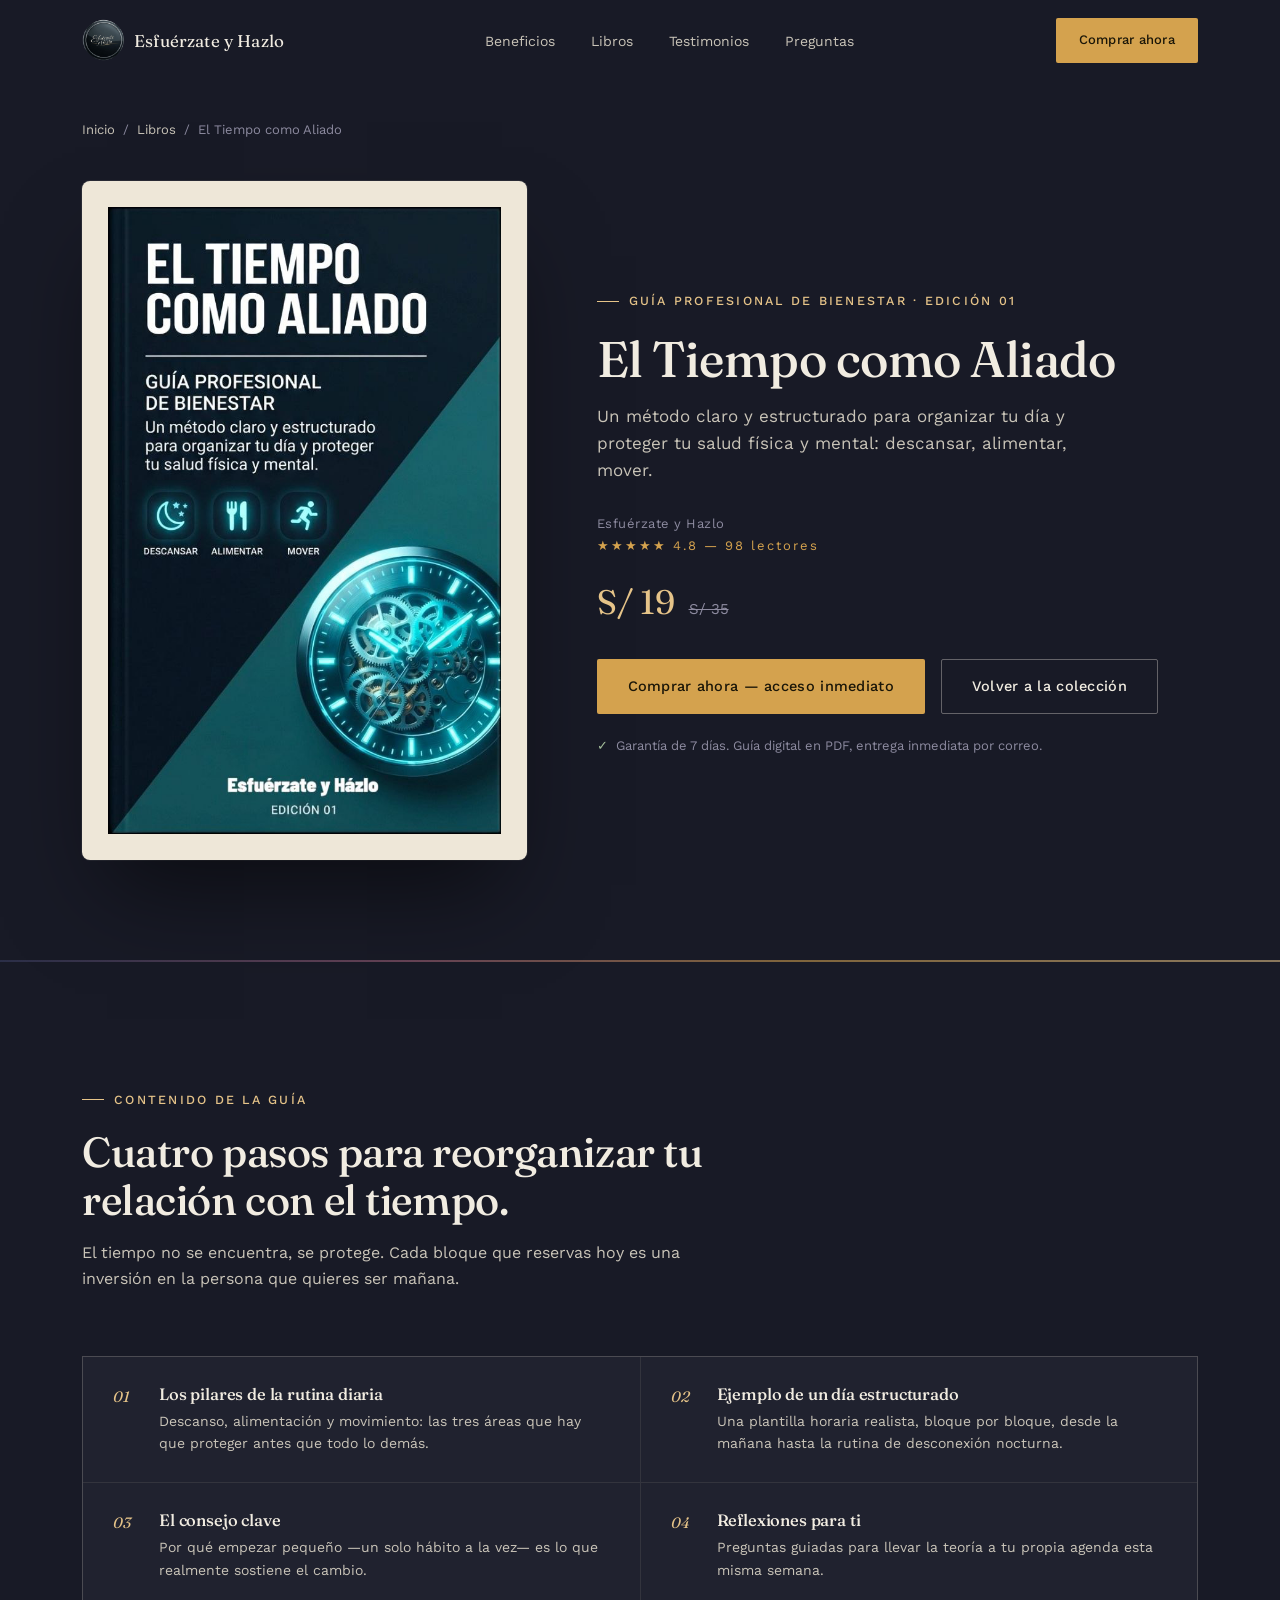
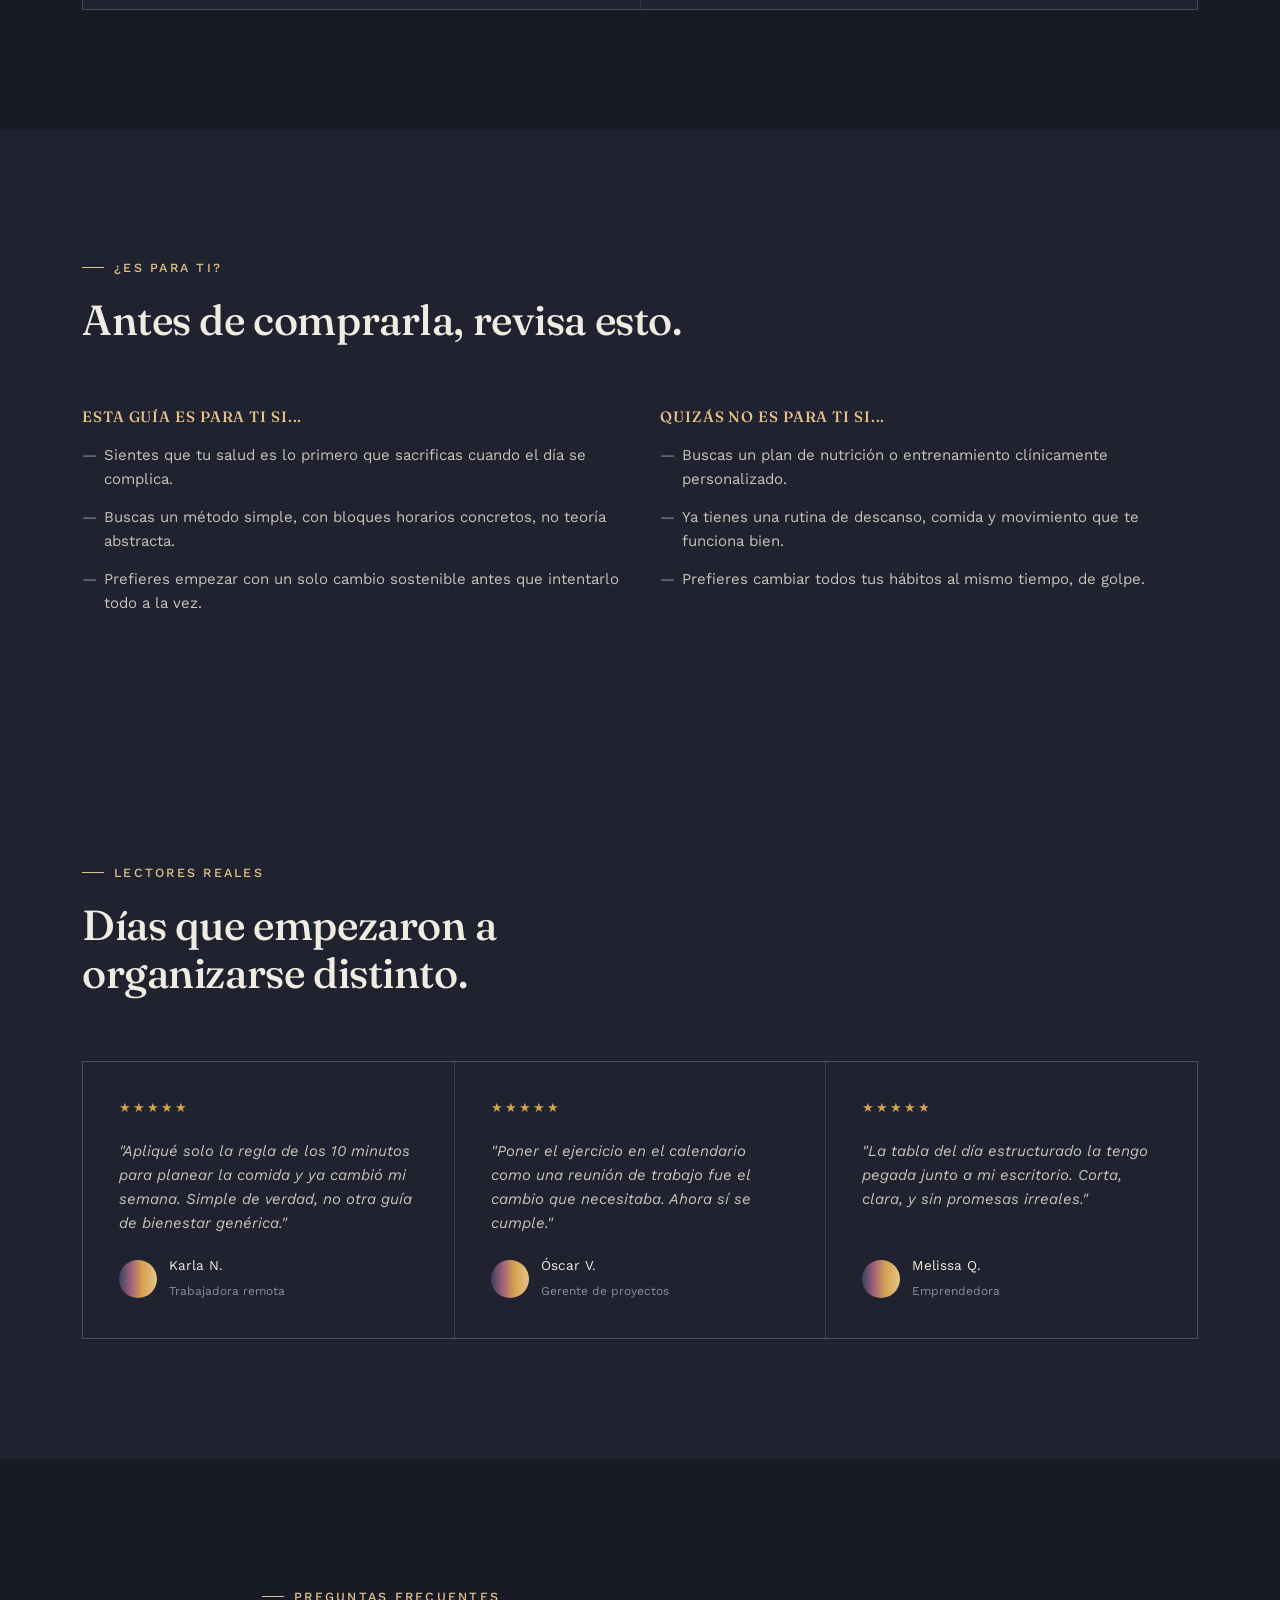
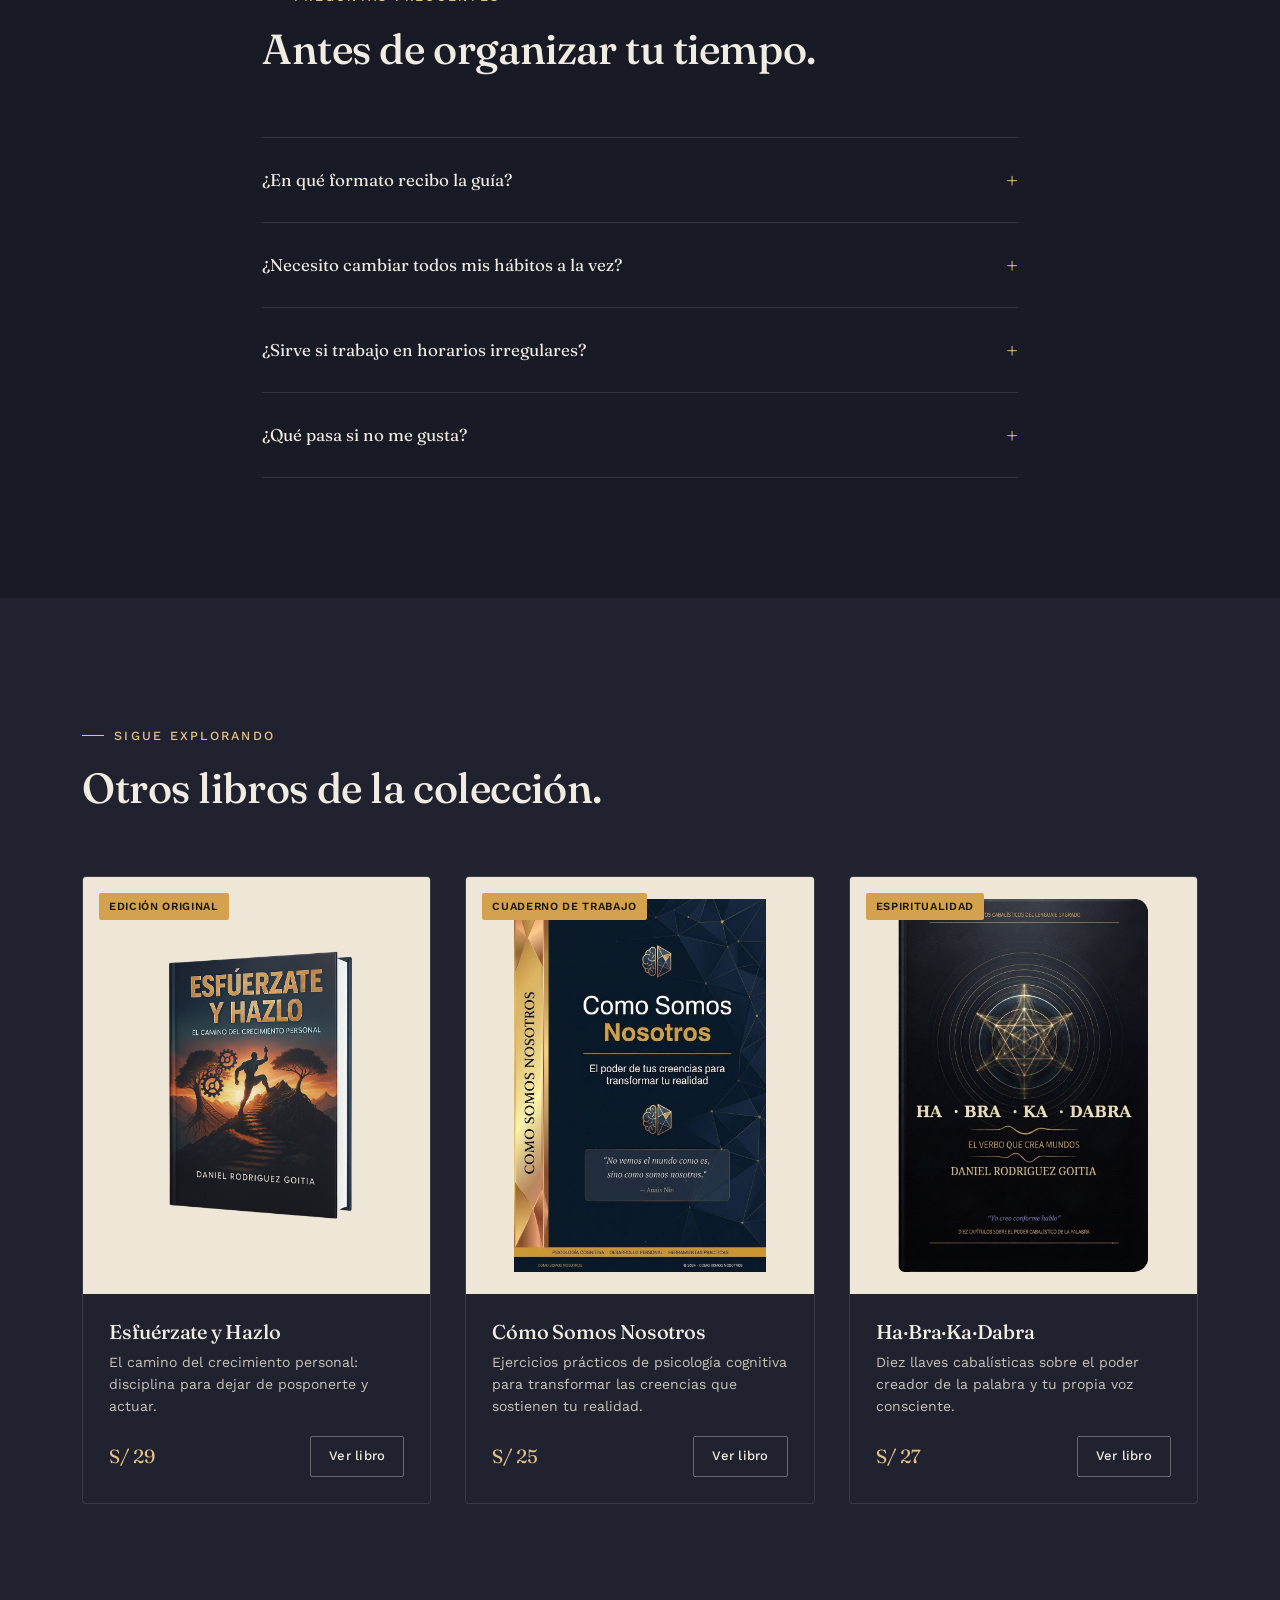
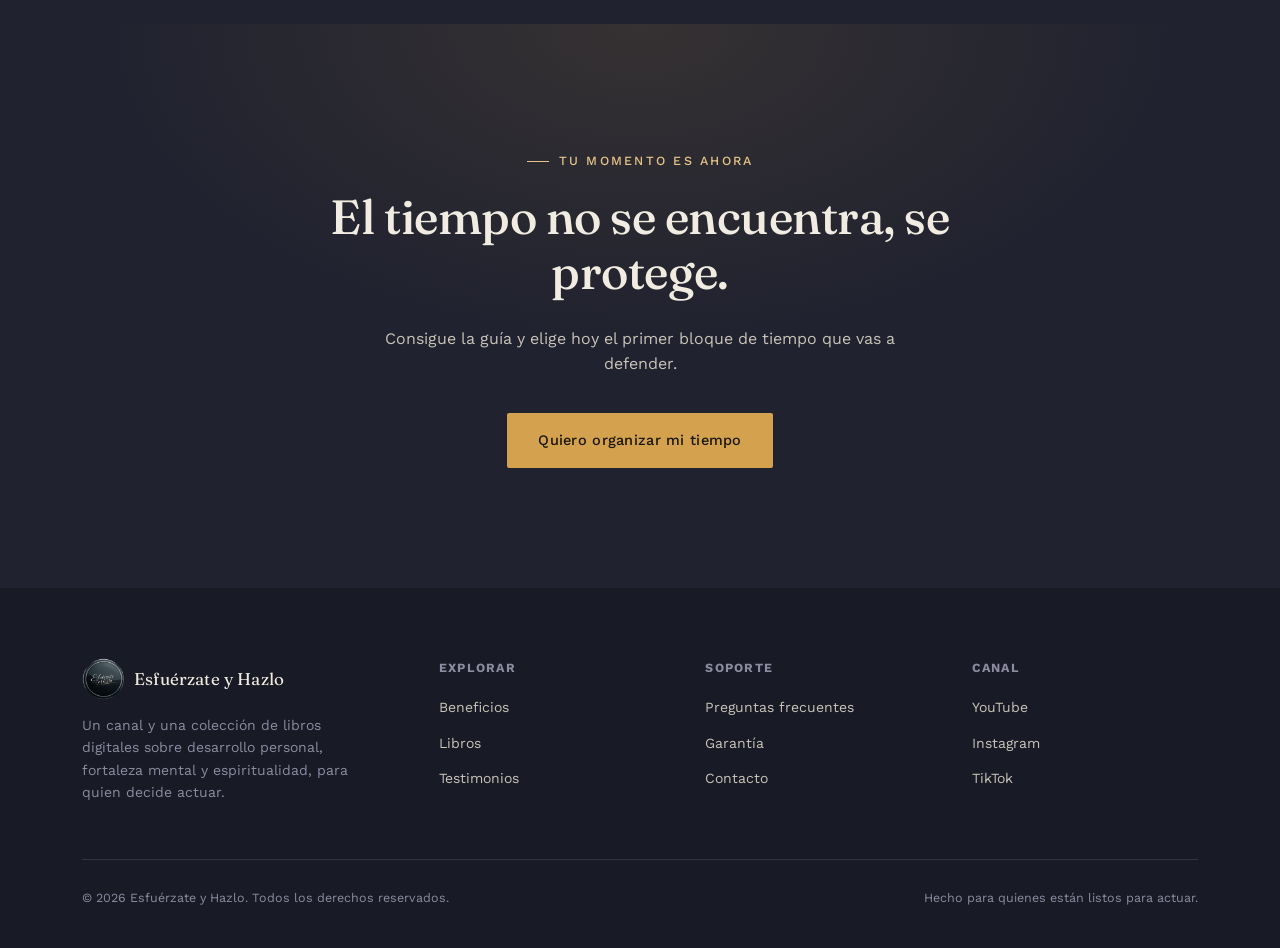
==== guiadebienestar.html @ ae7069ef "Add files via upload actulizado4" ====
<!DOCTYPE html>
<html lang="es">
<head>
<meta charset="UTF-8">
<meta name="viewport" content="width=device-width, initial-scale=1.0">
<title>El Tiempo como Aliado — Guía Profesional de Bienestar | Esfuérzate y Hazlo</title>
<meta name="description" content="Un método claro y estructurado para organizar tu día y proteger tu salud física y mental. Guía profesional de bienestar de Esfuérzate y Hazlo.">
<meta property="og:title" content="El Tiempo como Aliado — Guía Profesional de Bienestar">
<meta property="og:description" content="Descansar, alimentar, mover: un método claro para organizar tu día y proteger tu salud física y mental.">
<meta property="og:type" content="book">
<link rel="preconnect" href="https://fonts.googleapis.com">
<link rel="preconnect" href="https://fonts.gstatic.com" crossorigin>
<link href="https://fonts.googleapis.com/css2?family=Fraunces:ital,opsz,wght@0,9..144,300;0,9..144,500;0,9..144,600;1,9..144,500&family=Work+Sans:wght@300;400;500;600&display=swap" rel="stylesheet">
<link rel="stylesheet" href="css/style.css">
</head>
<body>

<div class="splash" id="splash">
  <img src="img/logo.png" alt="Esfuérzate y Hazlo">
  <span class="eyebrow">Esfuérzate y Hazlo</span>
</div>

<header id="header">
  <div class="wrap">
    <a href="index.html" class="logo"><img src="img/logo.png" alt="Esfuérzate y Hazlo">Esfuérzate y Hazlo</a>
    <nav>
      <ul>
        <li><a href="index.html#beneficios">Beneficios</a></li>
        <li><a href="index.html#libros">Libros</a></li>
        <li><a href="index.html#testimonios">Testimonios</a></li>
        <li><a href="index.html#faq">Preguntas</a></li>
      </ul>
    </nav>
    <a href="#comprar" class="btn btn-gold" style="padding:11px 22px; font-size:13px;">Comprar ahora</a>
    <button class="nav-toggle" id="navToggle" aria-label="Abrir menú" aria-expanded="false">
      <span></span><span></span><span></span>
    </button>
  </div>
</header>

<div class="mobile-nav" id="mobileNav">
  <a href="index.html#beneficios">Beneficios</a>
  <a href="index.html#libros">Libros</a>
  <a href="index.html#testimonios">Testimonios</a>
  <a href="index.html#faq">Preguntas</a>
  <a href="#comprar" class="btn btn-gold">Comprar ahora</a>
</div>

<div class="breadcrumb">
  <div class="wrap">
    <a href="index.html">Inicio</a> &nbsp;/&nbsp; <a href="index.html#libros">Libros</a> &nbsp;/&nbsp; El Tiempo como Aliado
  </div>
</div>

<!-- HERO DEL LIBRO -->
<section class="book-hero">
  <div class="wrap">
    <div class="book-hero-cover">
      <img src="img/guia-tiempo-aliado.png" alt="Portada de El Tiempo como Aliado, Guía Profesional de Bienestar">
    </div>
    <div class="book-hero-copy">
      <span class="eyebrow">Guía profesional de bienestar · Edición 01</span>
      <h1>El Tiempo como Aliado</h1>
      <p class="subtitle">Un método claro y estructurado para organizar tu día y proteger tu salud física y mental: descansar, alimentar, mover.</p>
      <span class="author">Esfuérzate y Hazlo</span>
      <span class="book-stars">★★★★★ 4.8 — 98 lectores</span>
      <div class="book-price-row">
        <span class="price-now">S/ 19</span>
        <span class="price-old">S/ 35</span>
      </div>
      <div class="book-hero-cta" id="comprar">
        <a href="#" class="btn btn-gold">Comprar ahora — acceso inmediato</a>
        <a href="index.html#libros" class="btn btn-ghost">Volver a la colección</a>
      </div>
      <span class="book-guarantee-note">Garantía de 7 días. Guía digital en PDF, entrega inmediata por correo.</span>
    </div>
  </div>
</section>
<div class="horizon"></div>

<!-- QUÉ ENCONTRARÁS -->
<section>
  <div class="wrap">
    <div class="section-head reveal">
      <span class="eyebrow">Contenido de la guía</span>
      <h2>Cuatro pasos para reorganizar tu relación con el tiempo.</h2>
      <p>El tiempo no se encuentra, se protege. Cada bloque que reservas hoy es una inversión en la persona que quieres ser mañana.</p>
    </div>
    <div class="toc-grid reveal">
      <div class="toc-item">
        <span class="toc-mark">01</span>
        <div><h4>Los pilares de la rutina diaria</h4><p>Descanso, alimentación y movimiento: las tres áreas que hay que proteger antes que todo lo demás.</p></div>
      </div>
      <div class="toc-item">
        <span class="toc-mark">02</span>
        <div><h4>Ejemplo de un día estructurado</h4><p>Una plantilla horaria realista, bloque por bloque, desde la mañana hasta la rutina de desconexión nocturna.</p></div>
      </div>
      <div class="toc-item">
        <span class="toc-mark">03</span>
        <div><h4>El consejo clave</h4><p>Por qué empezar pequeño —un solo hábito a la vez— es lo que realmente sostiene el cambio.</p></div>
      </div>
      <div class="toc-item">
        <span class="toc-mark">04</span>
        <div><h4>Reflexiones para ti</h4><p>Preguntas guiadas para llevar la teoría a tu propia agenda esta misma semana.</p></div>
      </div>
    </div>
  </div>
</section>

<!-- PARA QUIÉN ES -->
<section class="for-who">
  <div class="wrap">
    <div class="section-head reveal">
      <span class="eyebrow">¿Es para ti?</span>
      <h2>Antes de comprarla, revisa esto.</h2>
    </div>
    <div class="for-grid reveal">
      <div class="for-col">
        <h4>Esta guía es para ti si...</h4>
        <ul>
          <li>Sientes que tu salud es lo primero que sacrificas cuando el día se complica.</li>
          <li>Buscas un método simple, con bloques horarios concretos, no teoría abstracta.</li>
          <li>Prefieres empezar con un solo cambio sostenible antes que intentarlo todo a la vez.</li>
        </ul>
      </div>
      <div class="for-col">
        <h4>Quizás no es para ti si...</h4>
        <ul>
          <li>Buscas un plan de nutrición o entrenamiento clínicamente personalizado.</li>
          <li>Ya tienes una rutina de descanso, comida y movimiento que te funciona bien.</li>
          <li>Prefieres cambiar todos tus hábitos al mismo tiempo, de golpe.</li>
        </ul>
      </div>
    </div>
  </div>
</section>

<!-- TESTIMONIOS -->
<section class="testimonios" id="testimonios">
  <div class="wrap">
    <div class="section-head reveal">
      <span class="eyebrow">Lectores reales</span>
      <h2>Días que empezaron a organizarse distinto.</h2>
    </div>
  </div>
  <div class="wrap">
    <div class="test-grid reveal">
      <div class="test-item">
        <span class="stars">★★★★★</span>
        <p>"Apliqué solo la regla de los 10 minutos para planear la comida y ya cambió mi semana. Simple de verdad, no otra guía de bienestar genérica."</p>
        <div class="test-person">
          <div class="avatar"></div>
          <div><span>Karla N.</span><small>Trabajadora remota</small></div>
        </div>
      </div>
      <div class="test-item">
        <span class="stars">★★★★★</span>
        <p>"Poner el ejercicio en el calendario como una reunión de trabajo fue el cambio que necesitaba. Ahora sí se cumple."</p>
        <div class="test-person">
          <div class="avatar"></div>
          <div><span>Óscar V.</span><small>Gerente de proyectos</small></div>
        </div>
      </div>
      <div class="test-item">
        <span class="stars">★★★★★</span>
        <p>"La tabla del día estructurado la tengo pegada junto a mi escritorio. Corta, clara, y sin promesas irreales."</p>
        <div class="test-person">
          <div class="avatar"></div>
          <div><span>Melissa Q.</span><small>Emprendedora</small></div>
        </div>
      </div>
    </div>
  </div>
</section>

<!-- FAQ -->
<section id="faq">
  <div class="wrap" style="max-width:820px;">
    <div class="section-head reveal">
      <span class="eyebrow">Preguntas frecuentes</span>
      <h2>Antes de organizar tu tiempo.</h2>
    </div>
    <div class="faq-list reveal" id="faqList"></div>
  </div>
</section>

<!-- OTROS LIBROS -->
<section class="related-books">
  <div class="wrap">
    <div class="section-head reveal">
      <span class="eyebrow">Sigue explorando</span>
      <h2>Otros libros de la colección.</h2>
    </div>
    <div class="productos-grid reveal">
      <div class="prod-card">
        <a href="libro-esfuerzate.html" class="prod-cover">
          <img src="img/esfuerzate.jpg" alt="Portada de Esfuérzate y Hazlo">
          <span class="prod-badge">Edición original</span>
        </a>
        <div class="prod-body">
          <h3>Esfuérzate y Hazlo</h3>
          <p>El camino del crecimiento personal: disciplina para dejar de posponerte y actuar.</p>
          <div class="prod-foot">
            <span class="prod-price">S/ 29</span>
            <a href="libro-esfuerzate.html" class="btn btn-ghost" style="padding:9px 18px; font-size:13px;">Ver libro</a>
          </div>
        </div>
      </div>
      <div class="prod-card">
        <a href="libro-como-somos-nosotros.html" class="prod-cover">
          <img src="img/como-somos-nosotros.jpg" alt="Portada de Cómo Somos Nosotros">
          <span class="prod-badge">Cuaderno de trabajo</span>
        </a>
        <div class="prod-body">
          <h3>Cómo Somos Nosotros</h3>
          <p>Ejercicios prácticos de psicología cognitiva para transformar las creencias que sostienen tu realidad.</p>
          <div class="prod-foot">
            <span class="prod-price">S/ 25</span>
            <a href="libro-como-somos-nosotros.html" class="btn btn-ghost" style="padding:9px 18px; font-size:13px;">Ver libro</a>
          </div>
        </div>
      </div>
      <div class="prod-card">
        <a href="habrakadabra.html" class="prod-cover">
          <img src="img/habrakadabra.png" alt="Portada de Ha·Bra·Ka·Dabra">
          <span class="prod-badge">Espiritualidad</span>
        </a>
        <div class="prod-body">
          <h3>Ha·Bra·Ka·Dabra</h3>
          <p>Diez llaves cabalísticas sobre el poder creador de la palabra y tu propia voz consciente.</p>
          <div class="prod-foot">
            <span class="prod-price">S/ 27</span>
            <a href="habrakadabra.html" class="btn btn-ghost" style="padding:9px 18px; font-size:13px;">Ver libro</a>
          </div>
        </div>
      </div>
    </div>
  </div>
</section>

<!-- CTA FINAL -->
<section class="cta-final">
  <div class="wrap">
    <span class="eyebrow" style="justify-content:center;">Tu momento es ahora</span>
    <h2>El tiempo no se encuentra, se protege.</h2>
    <p>Consigue la guía y elige hoy el primer bloque de tiempo que vas a defender.</p>
    <a href="#comprar" class="btn btn-gold">Quiero organizar mi tiempo</a>
  </div>
</section>

<footer>
  <div class="wrap">
    <div class="foot-grid">
      <div class="foot-brand">
        <a href="index.html" class="logo"><img src="img/logo.png" alt="Esfuérzate y Hazlo">Esfuérzate y Hazlo</a>
        <p>Un canal y una colección de libros digitales sobre desarrollo personal, fortaleza mental y espiritualidad, para quien decide actuar.</p>
      </div>
      <div class="foot-col">
        <h5>Explorar</h5>
        <ul>
          <li><a href="index.html#beneficios">Beneficios</a></li>
          <li><a href="index.html#libros">Libros</a></li>
          <li><a href="index.html#testimonios">Testimonios</a></li>
        </ul>
      </div>
      <div class="foot-col">
        <h5>Soporte</h5>
        <ul>
          <li><a href="index.html#faq">Preguntas frecuentes</a></li>
          <li><a href="#">Garantía</a></li>
          <li><a href="#">Contacto</a></li>
        </ul>
      </div>
      <div class="foot-col">
        <h5>Canal</h5>
        <ul>
          <li><a href="#">YouTube</a></li>
          <li><a href="#">Instagram</a></li>
          <li><a href="#">TikTok</a></li>
        </ul>
      </div>
    </div>
    <div class="foot-bottom">
      <span>© <span id="year"></span> Esfuérzate y Hazlo. Todos los derechos reservados.</span>
      <span>Hecho para quienes están listos para actuar.</span>
    </div>
  </div>
</footer>

<script src="js/site.js"></script>
<script>
buildFAQ([
  { q: "¿En qué formato recibo la guía?", a: "En PDF, por correo electrónico, de forma inmediata tras tu compra." },
  { q: "¿Necesito cambiar todos mis hábitos a la vez?", a: "No, y de hecho la guía recomienda lo contrario: elegir un solo cambio sostenible por semana." },
  { q: "¿Sirve si trabajo en horarios irregulares?", a: "Sí. La plantilla de ejemplo es un punto de partida que puedes adaptar a tus propios bloques de tiempo disponibles." },
  { q: "¿Qué pasa si no me gusta?", a: "Cuentas con 7 días de garantía. Si sientes que no te aportó valor, te devolvemos el 100% de tu pago." }
], 'faqList');
</script>
</body>
</html>
---- css/style.css ----
:root{
    --ink:#181a26;
    --ink-2:#20222f;
    --ink-3:#2a2c3c;
    --cream:#f1ece1;
    --cream-dim:#c9c4b8;
    --muted:#8d8ba0;
    --gold:#d4a24e;
    --gold-soft:#e6c489;
    --sage:#7e9b76;
    --sage-soft:#a3bd9a;
    --line: rgba(241,236,225,0.12);
    --dawn: linear-gradient(90deg, #3a3f63 0%, #a3617a 32%, #d4a24e 62%, #e6c489 100%);
    --radius: 2px;
    --maxw: 1180px;
  }
  *{box-sizing:border-box; margin:0; padding:0;}
  html{scroll-behavior:smooth;}
  body{
    background:var(--ink);
    color:var(--cream);
    font-family:'Work Sans', sans-serif;
    font-weight:400;
    line-height:1.6;
    -webkit-font-smoothing:antialiased;
    overflow-x:hidden;
  }
  h1,h2,h3,h4{
    font-family:'Fraunces', serif;
    font-weight:500;
    line-height:1.15;
    letter-spacing:-0.01em;
  }
  em{font-style:italic; color:var(--gold-soft);}
  a{color:inherit; text-decoration:none;}
  img{max-width:100%; display:block;}
  .wrap{max-width:var(--maxw); margin:0 auto; padding:0 32px;}
  .eyebrow{
    font-size:12.5px; letter-spacing:0.18em; text-transform:uppercase;
    color:var(--gold-soft); font-weight:500; display:inline-flex; align-items:center; gap:10px;
  }
  .eyebrow::before{content:''; width:22px; height:1px; background:var(--gold-soft);}
  .horizon{ height:2px; width:100%; background:var(--dawn); opacity:0.55; }
  .btn{
    display:inline-flex; align-items:center; justify-content:center; gap:8px;
    padding:15px 30px; font-size:14.5px; font-weight:500; letter-spacing:0.02em;
    border-radius:var(--radius); cursor:pointer; border:1px solid transparent;
    transition: transform .35s cubic-bezier(.2,.8,.2,1), background .35s, border-color .35s, color .35s;
    font-family:'Work Sans', sans-serif;
  }
  .btn-gold{ background:var(--gold); color:#1a1608; }
  .btn-gold:hover{ background:var(--gold-soft); transform:translateY(-2px); }
  .btn-ghost{ border-color:rgba(241,236,225,0.35); color:var(--cream); background:transparent;}
  .btn-ghost:hover{ border-color:var(--cream); transform:translateY(-2px); }

  /* HEADER */
  header{
    position:fixed; top:0; left:0; right:0; z-index:100;
    padding:18px 0; background:rgba(24,26,38,0);
    border-bottom:1px solid rgba(241,236,225,0);
    transition: background .4s, border-color .4s, padding .4s;
  }
  header.scrolled{ background:rgba(20,21,31,0.86); backdrop-filter:blur(10px); border-color:var(--line); padding:12px 0;}
  header .wrap{ display:flex; align-items:center; justify-content:space-between; }
  .logo{ font-family:'Fraunces', serif; font-size:17px; letter-spacing:0.01em; display:flex; align-items:center; gap:10px;}
  .logo img{ height:42px; width:42px; border-radius:50%; display:block; transition:height .3s; }
  header.scrolled .logo img{ height:36px; width:36px; }
  nav ul{ list-style:none; display:flex; gap:36px; }
  nav a{ font-size:14px; color:var(--cream-dim); transition:color .3s; }
  nav a:hover{ color:var(--gold-soft); }

  /* HAMBURGER + MOBILE MENU */
  .nav-toggle{
    display:none; flex-direction:column; justify-content:center; gap:5px; cursor:pointer;
    background:none; border:none; width:34px; height:34px; z-index:210; position:relative;
  }
  .nav-toggle span{ width:24px; height:1.5px; background:var(--cream); transition:transform .35s ease, opacity .3s ease; }
  .nav-toggle.open span:nth-child(1){ transform:translateY(6.5px) rotate(45deg); }
  .nav-toggle.open span:nth-child(2){ opacity:0; }
  .nav-toggle.open span:nth-child(3){ transform:translateY(-6.5px) rotate(-45deg); }

  .mobile-nav{
    position:fixed; inset:0; z-index:200; background:rgba(15,16,24,0.98); backdrop-filter:blur(14px);
    display:flex; flex-direction:column; align-items:center; justify-content:center; gap:34px;
    opacity:0; visibility:hidden; transform:translateY(-12px);
    transition:opacity .4s ease, transform .4s ease, visibility .4s;
  }
  .mobile-nav.open{ opacity:1; visibility:visible; transform:translateY(0); }
  .mobile-nav a{ font-family:'Fraunces', serif; font-size:26px; color:var(--cream); }
  .mobile-nav a:hover{ color:var(--gold-soft); }
  .mobile-nav .btn{ margin-top:10px; }

  /* SPLASH */
  .splash{
    position:fixed; inset:0; z-index:500; background:var(--ink);
    display:flex; align-items:center; justify-content:center; flex-direction:column; gap:18px;
    transition:opacity .8s ease, visibility .8s ease;
  }
  .splash.hide{ opacity:0; visibility:hidden; pointer-events:none; }
  .splash img{
    width:120px; height:120px; border-radius:50%;
    animation: splashPulse 1.8s ease-in-out infinite;
    box-shadow:0 0 60px rgba(212,162,78,0.25);
  }
  .splash .eyebrow{ opacity:0; animation: splashFade .8s ease forwards .4s; }
  @keyframes splashPulse{ 0%,100%{ transform:scale(1); } 50%{ transform:scale(1.05); } }
  @keyframes splashFade{ to{ opacity:1; } }
  @media (prefers-reduced-motion: reduce){
    .splash img{ animation:none; }
  }

  /* HERO */
  .hero{
    position:relative; min-height:100vh; display:flex; align-items:center;
    padding:140px 0 80px; overflow:hidden;
  }
  .hero-bg{
    position:absolute; inset:0; z-index:0;
    background: radial-gradient(ellipse 80% 60% at 70% 15%, rgba(212,162,78,0.18), transparent 60%),
                radial-gradient(ellipse 60% 50% at 15% 85%, rgba(126,155,118,0.16), transparent 60%),
                var(--ink);
    transition: background 1.2s ease;
  }
  .hero-grain{position:absolute; inset:0; z-index:1; opacity:.04; pointer-events:none;
    background-image:url("data:image/svg+xml,%3Csvg xmlns='http://www.w3.org/2000/svg' width='120' height='120'%3E%3Cfilter id='n'%3E%3CfeTurbulence type='fractalNoise' baseFrequency='0.9' numOctaves='2' stitchTiles='stitch'/%3E%3C/filter%3E%3Crect width='100%25' height='100%25' filter='url(%23n)'/%3E%3C/svg%3E");}
  .hero .wrap{ position:relative; z-index:2; display:grid; grid-template-columns:1.05fr 0.95fr; gap:60px; align-items:center; width:100%;}
  .hero-copy .eyebrow{ margin-bottom:22px; }
  .hero-copy h1{ font-size:clamp(38px, 5vw, 60px); margin-bottom:20px; }
  .hero-copy p.lede{ font-size:17.5px; color:var(--cream-dim); max-width:460px; margin-bottom:30px; }
  .hero-offer{
    display:flex; align-items:center; gap:18px; margin-bottom:34px; flex-wrap:wrap;
  }
  .price-box{ display:flex; align-items:baseline; gap:10px; }
  .price-now{ font-family:'Fraunces', serif; font-size:32px; color:var(--gold-soft); }
  .price-old{ font-size:15px; color:var(--muted); text-decoration:line-through; }
  .countdown{
    display:flex; gap:8px; font-family:'Fraunces', serif; font-size:13px; color:var(--cream-dim);
  }
  .countdown span{ background:var(--ink-3); border:1px solid var(--line); padding:6px 9px; border-radius:var(--radius); min-width:38px; text-align:center; }
  .hero-cta{ display:flex; gap:16px; flex-wrap:wrap; }

  .hero-visual{ position:relative; }
  .book-stage{ position:relative; height:520px; display:flex; align-items:center; justify-content:center; }
  .book-card{
    position:absolute; width:290px; opacity:0; transform:scale(.92) translateY(18px);
    transition: opacity .9s cubic-bezier(.2,.8,.2,1), transform .9s cubic-bezier(.2,.8,.2,1), filter .9s;
    filter:blur(6px);
  }
  .book-card.active{ opacity:1; transform:scale(1) translateY(0); filter:blur(0); z-index:3;}
  .book-cover{
    width:100%; aspect-ratio:3/4.2; border-radius:6px; overflow:hidden;
    box-shadow: 0 40px 70px -20px rgba(0,0,0,0.6), 0 0 0 1px rgba(241,236,225,0.08);
    display:flex; align-items:center; justify-content:center;
    background:#eee7d8; padding:14px;
  }
  .book-cover img{ width:100%; height:100%; object-fit:contain; }
  .book-title{ margin-top:22px; text-align:center; }
  .book-title h3{ font-size:19px; color:var(--cream); }
  .book-title span{ display:block; font-size:13px; color:var(--cream-dim); margin-top:4px; }
  .rating{ margin-top:10px; font-size:13px; color:var(--gold-soft); letter-spacing:.05em; text-align:center;}
  .indicators{ display:flex; gap:9px; justify-content:center; margin-top:28px; }
  .indicators button{
    width:26px; height:3px; background:rgba(241,236,225,0.22); border:none; cursor:pointer; transition:background .3s;
  }
  .indicators button.active{ background:var(--gold); }

  section{ padding:120px 0; position:relative; }
  .section-head{ max-width:640px; margin-bottom:64px; }
  .section-head h2{ font-size:clamp(28px,3.4vw,42px); margin-top:18px; }
  .section-head p{ color:var(--cream-dim); margin-top:16px; font-size:16px; }
  .reveal{ opacity:0; transform:translateY(26px); transition:opacity .9s ease, transform .9s cubic-bezier(.2,.8,.2,1); }
  .reveal.in{ opacity:1; transform:translateY(0); }

  /* BENEFICIOS */
  .beneficios{ background:var(--ink-2); }
  .ben-grid{ display:grid; grid-template-columns:repeat(4,1fr); gap:1px; background:var(--line); border:1px solid var(--line); }
  .ben-item{ background:var(--ink-2); padding:38px 30px; }
  .ben-item .num{ font-family:'Fraunces', serif; font-style:italic; color:var(--gold-soft); font-size:14px; }
  .ben-item h4{ font-size:19px; margin:16px 0 10px; }
  .ben-item p{ font-size:14.5px; color:var(--cream-dim); }

  /* PRODUCTOS */
  .productos-grid{ display:grid; grid-template-columns:repeat(auto-fit, minmax(250px,1fr)); gap:34px; }
  .prod-card{
    background:var(--ink-2); border:1px solid var(--line); border-radius:4px; overflow:hidden;
    transition: transform .4s cubic-bezier(.2,.8,.2,1), border-color .4s;
  }
  .prod-card:hover{ transform:translateY(-8px); border-color:rgba(212,162,78,0.4); }
  .prod-cover{ aspect-ratio:3/3.6; position:relative; background:#eee7d8; display:flex; align-items:center; justify-content:center; padding:22px; }
  .prod-cover img{ width:100%; height:100%; object-fit:contain; }
  .prod-badge{ position:absolute; top:16px; left:16px; background:var(--gold); color:#1a1608; font-size:11px; letter-spacing:.06em; padding:5px 10px; text-transform:uppercase; font-weight:600; border-radius:2px;}
  .prod-body{ padding:26px; }
  .prod-body h3{ font-size:20px; margin-bottom:8px; }
  .prod-body p{ font-size:14px; color:var(--cream-dim); margin-bottom:18px; }
  .prod-foot{ display:flex; align-items:center; justify-content:space-between; }
  .prod-price{ font-family:'Fraunces', serif; color:var(--gold-soft); font-size:19px; }
  .prod-link{ font-size:13px; color:var(--sage-soft); border-bottom:1px solid transparent; transition:border-color .3s; }
  .prod-link:hover{ border-color:var(--sage-soft); }

  /* TESTIMONIOS */
  .testimonios{ background:var(--ink-2); }
  .test-grid{ display:grid; grid-template-columns:repeat(3,1fr); gap:1px; background:var(--line); border:1px solid var(--line); }
  .test-item{ background:var(--ink-2); padding:36px; display:flex; flex-direction:column; gap:20px; }
  .stars{ color:var(--gold); font-size:13px; letter-spacing:2px; }
  .test-item p{ font-size:15px; color:var(--cream-dim); font-style:italic; }
  .test-person{ display:flex; align-items:center; gap:12px; margin-top:auto; }
  .avatar{ width:38px; height:38px; border-radius:50%; background:var(--dawn); }
  .test-person span{ font-size:13.5px; color:var(--cream); display:block; }
  .test-person small{ font-size:12px; color:var(--muted); }

  /* GARANTIA */
  .garantia .wrap{ display:grid; grid-template-columns:0.8fr 1.2fr; gap:60px; align-items:center; }
  .seal{
    width:180px; height:180px; border-radius:50%; border:1px solid rgba(212,162,78,0.4);
    display:flex; align-items:center; justify-content:center; position:relative;
    font-family:'Fraunces', serif; font-style:italic; color:var(--gold-soft); font-size:15px; text-align:center;
  }
  .seal::before{ content:''; position:absolute; inset:14px; border:1px solid rgba(212,162,78,0.25); border-radius:50%; }

  /* FAQ */
  .faq-list{ border-top:1px solid var(--line); }
  .faq-item{ border-bottom:1px solid var(--line); }
  .faq-q{
    display:flex; align-items:center; justify-content:space-between; padding:26px 0; cursor:pointer;
    font-size:17px; font-family:'Fraunces', serif;
  }
  .faq-q .plus{ font-size:20px; color:var(--gold-soft); transition:transform .35s; font-family:'Work Sans'; font-weight:300; }
  .faq-item.open .plus{ transform:rotate(45deg); }
  .faq-a{ max-height:0; overflow:hidden; transition:max-height .5s ease; }
  .faq-a p{ padding-bottom:24px; color:var(--cream-dim); font-size:15px; max-width:640px; }

  /* CTA FINAL */
  .cta-final{
    text-align:center; background:var(--ink-2);
    background-image: radial-gradient(ellipse 60% 80% at 50% 0%, rgba(212,162,78,0.12), transparent 70%);
  }
  .cta-final h2{ font-size:clamp(30px,4vw,48px); max-width:720px; margin:18px auto 26px; }
  .cta-final p{ color:var(--cream-dim); max-width:520px; margin:0 auto 36px; }

  footer{ padding:70px 0 40px; }
  .foot-grid{ display:grid; grid-template-columns:1.4fr 1fr 1fr 1fr; gap:40px; margin-bottom:56px; }
  .foot-brand p{ color:var(--muted); font-size:14px; margin-top:14px; max-width:280px; }
  .foot-col h5{ font-size:12.5px; letter-spacing:.1em; text-transform:uppercase; color:var(--muted); margin-bottom:16px; }
  .foot-col ul{ list-style:none; display:flex; flex-direction:column; gap:10px; }
  .foot-col a{ font-size:14px; color:var(--cream-dim); transition:color .3s; }
  .foot-col a:hover{ color:var(--gold-soft); }
  .foot-bottom{ display:flex; justify-content:space-between; padding-top:28px; border-top:1px solid var(--line); font-size:12.5px; color:var(--muted); flex-wrap:wrap; gap:12px;}

  @media (max-width: 900px){
    nav{ display:none; }
    header .wrap > .btn-gold{ display:none; }
    .nav-toggle{ display:flex; }
    .hero .wrap{ grid-template-columns:1fr; }
    .book-stage{ height:420px; margin-top:20px;}
    .ben-grid{ grid-template-columns:repeat(2,1fr); }
    .productos-grid{ grid-template-columns:1fr; }
    .test-grid{ grid-template-columns:1fr; }
    .garantia .wrap{ grid-template-columns:1fr; text-align:center; }
    .seal{ margin:0 auto; }
    .foot-grid{ grid-template-columns:1fr 1fr; }
  }
  @media (max-width: 520px){
    .wrap{ padding:0 20px; }
    section{ padding:80px 0; }
    .ben-grid{ grid-template-columns:1fr; }
    .foot-grid{ grid-template-columns:1fr; }
    .hero-offer{ flex-direction:column; align-items:flex-start; }
  }
  @media (prefers-reduced-motion: reduce){
    *{ transition-duration:0.01ms !important; animation-duration:0.01ms !important; }
  }

/* ============ PÁGINAS DE DETALLE DE LIBRO ============ */
.breadcrumb{ padding:120px 0 0; font-size:13px; color:var(--muted); }
.breadcrumb a{ color:var(--cream-dim); transition:color .3s; }
.breadcrumb a:hover{ color:var(--gold-soft); }

.book-hero{ padding:40px 0 100px; }
.book-hero .wrap{
  display:grid; grid-template-columns:0.85fr 1.15fr; gap:70px; align-items:center;
}
.book-hero-cover{
  background:#eee7d8; border-radius:8px; padding:26px; display:flex; align-items:center; justify-content:center;
  box-shadow:0 50px 90px -25px rgba(0,0,0,0.55), 0 0 0 1px rgba(241,236,225,0.08);
}
.book-hero-cover img{ width:100%; object-fit:contain; }
.book-hero-copy .eyebrow{ margin-bottom:20px; }
.book-hero-copy h1{ font-size:clamp(32px,4.2vw,50px); margin-bottom:14px; }
.book-hero-copy .subtitle{ font-size:17px; color:var(--cream-dim); margin-bottom:26px; max-width:520px; }
.book-hero-copy .author{ font-size:13px; color:var(--muted); margin-bottom:30px; letter-spacing:.04em; }
.book-stars{ color:var(--gold); font-size:13px; letter-spacing:2px; margin-bottom:18px; display:block; }
.book-price-row{ display:flex; align-items:baseline; gap:14px; margin-bottom:30px; }
.book-price-row .price-now{ font-size:34px; }
.book-hero-cta{ display:flex; gap:16px; flex-wrap:wrap; margin-bottom:22px; }
.book-guarantee-note{ font-size:13px; color:var(--muted); display:flex; align-items:center; gap:8px; }
.book-guarantee-note::before{ content:'✓'; color:var(--sage-soft); }

.toc-grid{ display:grid; grid-template-columns:repeat(2,1fr); gap:1px; background:var(--line); border:1px solid var(--line); }
.toc-item{ background:var(--ink-2); padding:28px 30px; display:flex; gap:18px; align-items:flex-start; }
.toc-item .toc-mark{ font-family:'Fraunces', serif; font-style:italic; color:var(--gold-soft); font-size:15px; min-width:28px; }
.toc-item h4{ font-size:16.5px; margin-bottom:6px; }
.toc-item p{ font-size:14px; color:var(--cream-dim); }

.for-who{ background:var(--ink-2); }
.for-grid{ display:grid; grid-template-columns:1fr 1fr; gap:40px; }
.for-col h4{ font-size:15px; letter-spacing:.06em; text-transform:uppercase; color:var(--gold-soft); margin-bottom:18px; }
.for-col ul{ list-style:none; display:flex; flex-direction:column; gap:14px; }
.for-col li{ font-size:15px; color:var(--cream-dim); padding-left:22px; position:relative; }
.for-col li::before{ content:'—'; position:absolute; left:0; color:var(--muted); }

.related-books{ background:var(--ink-2); }

@media (max-width: 900px){
  .book-hero .wrap{ grid-template-columns:1fr; gap:40px; }
  .book-hero-cover{ max-width:320px; margin:0 auto; }
  .toc-grid{ grid-template-columns:1fr; }
  .for-grid{ grid-template-columns:1fr; gap:30px; }
}
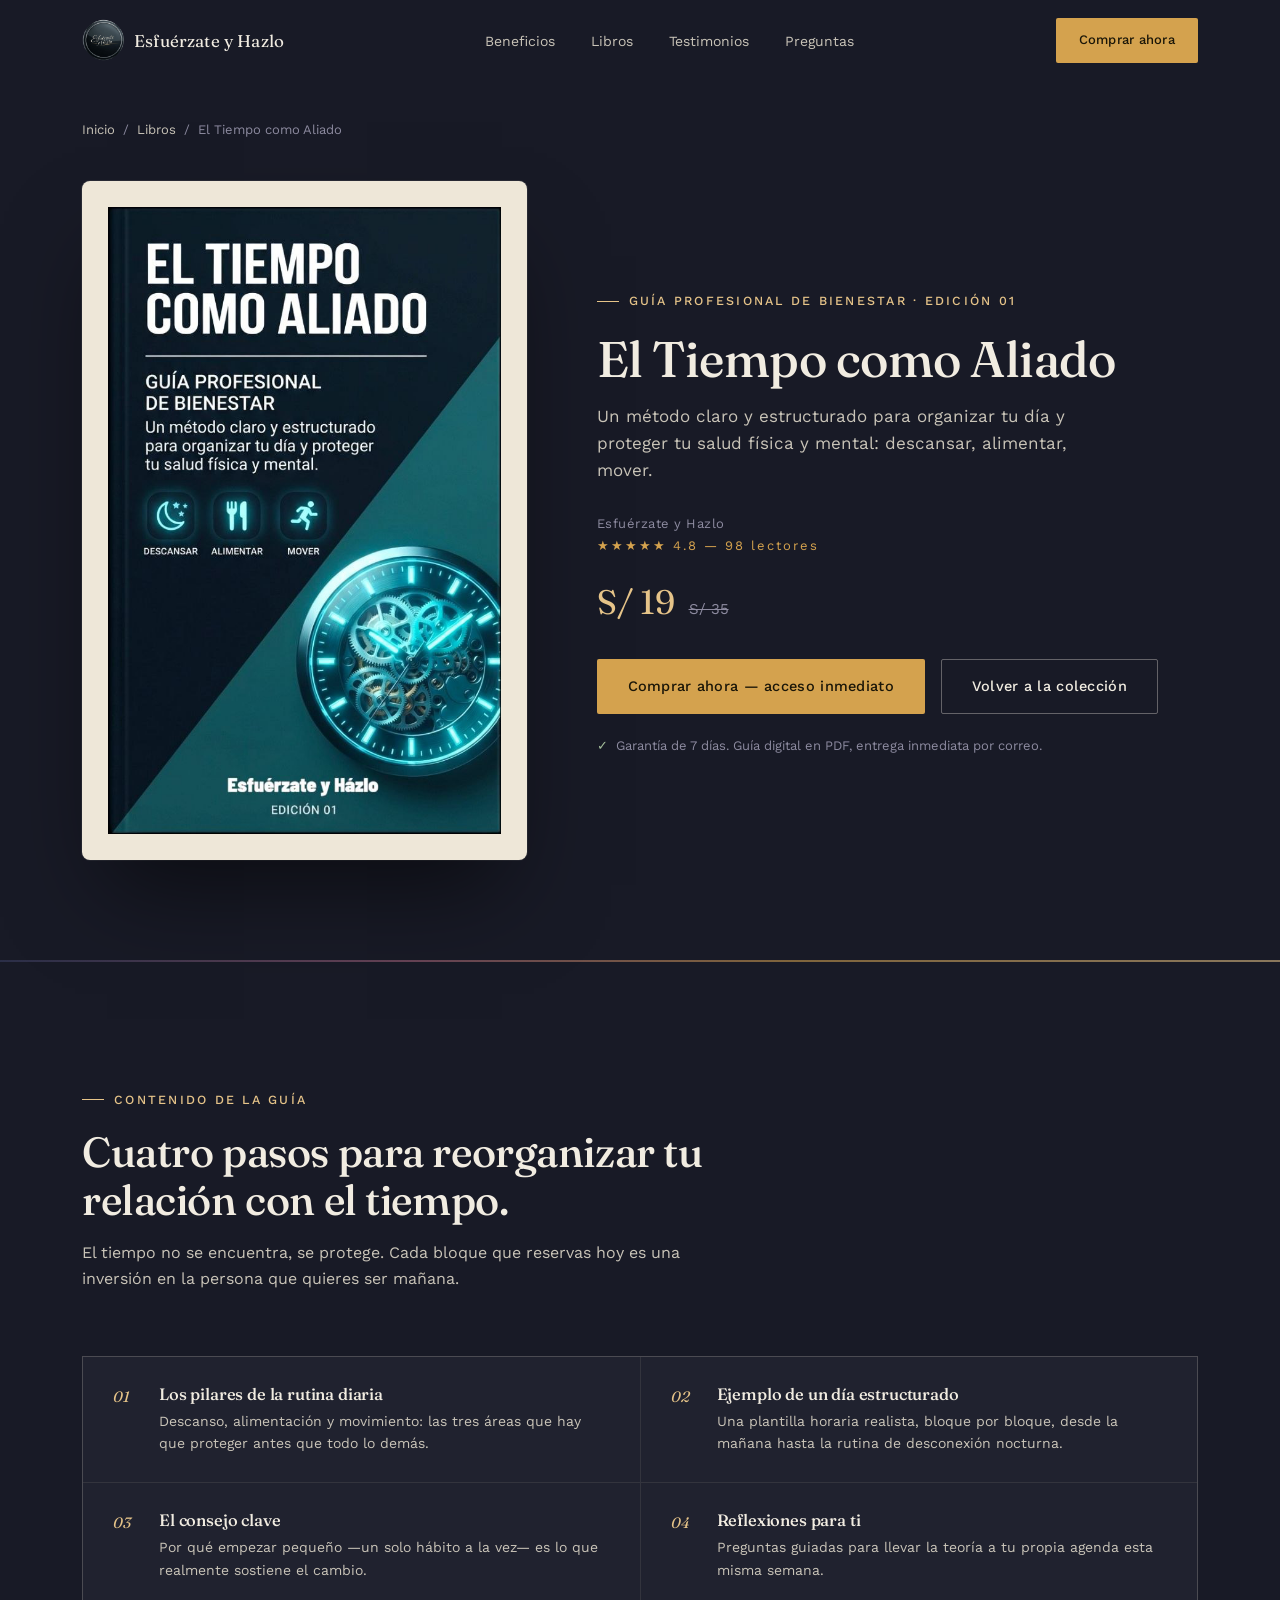
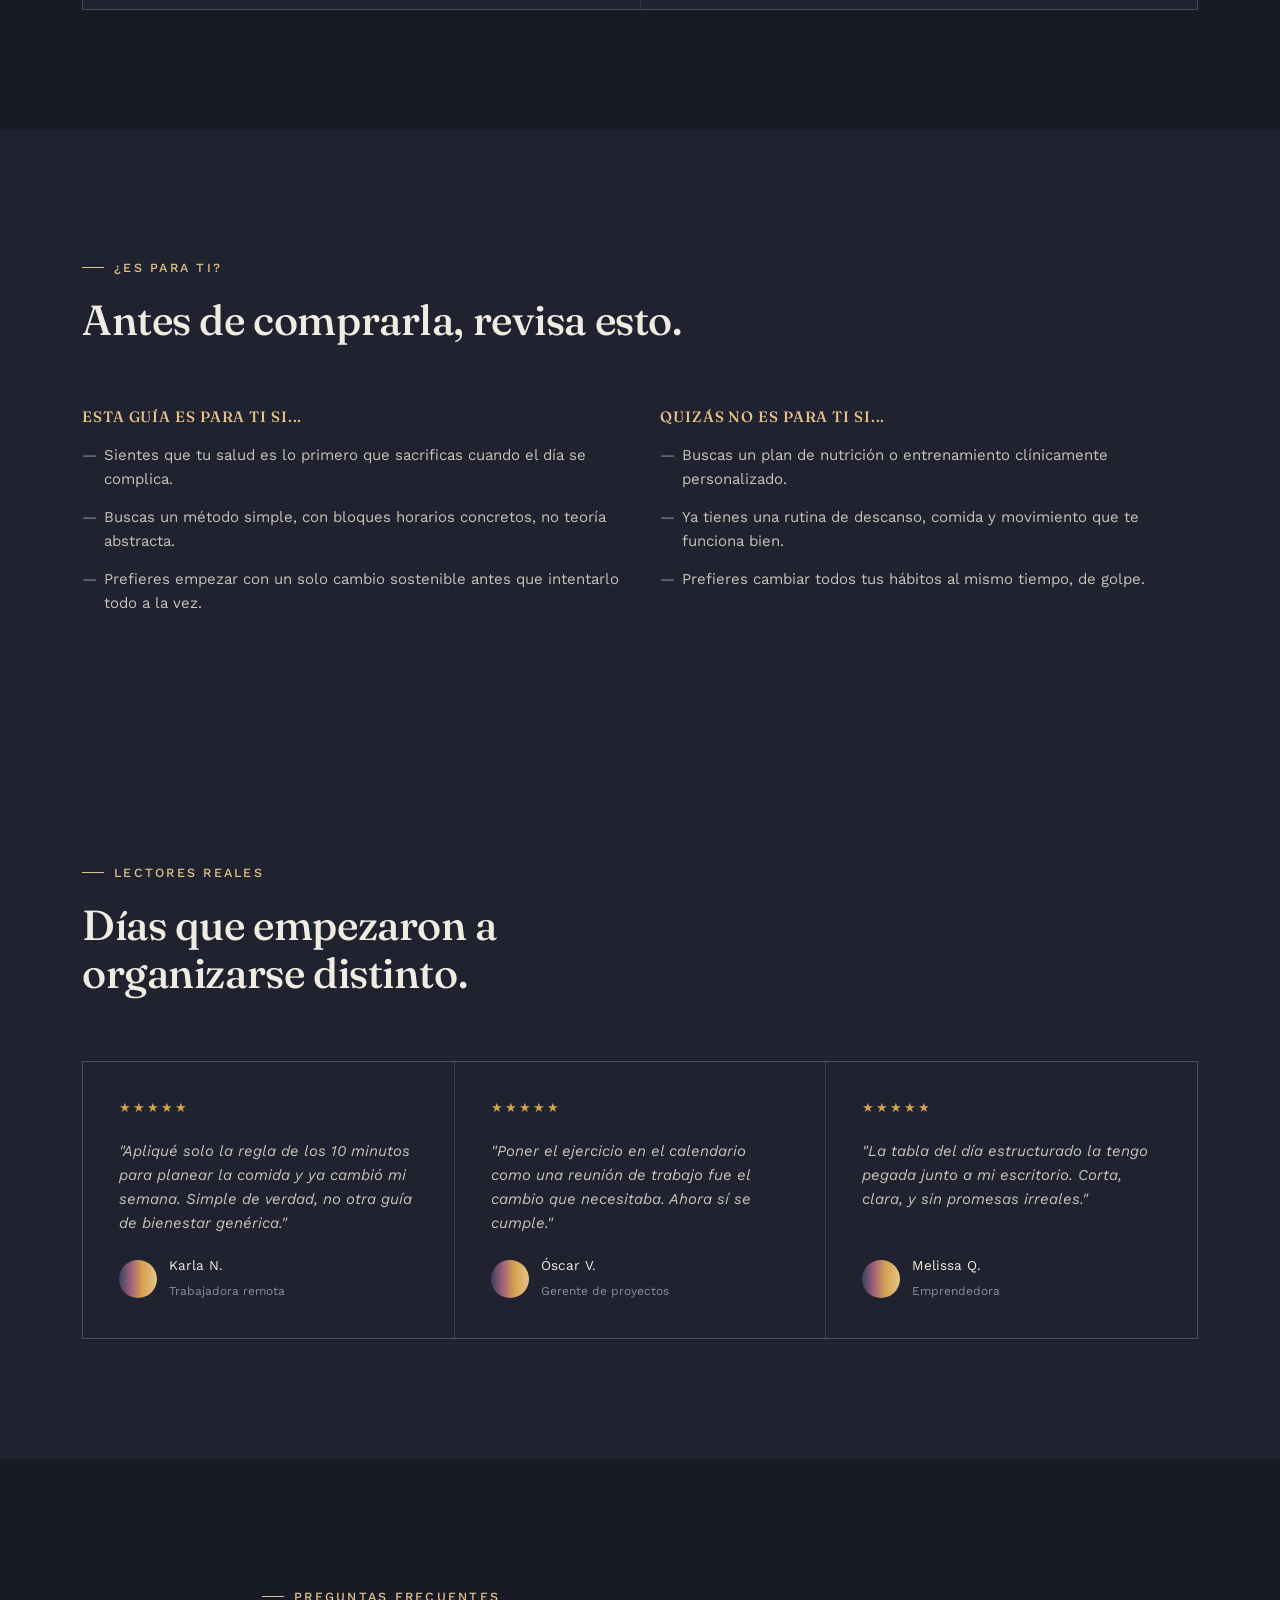
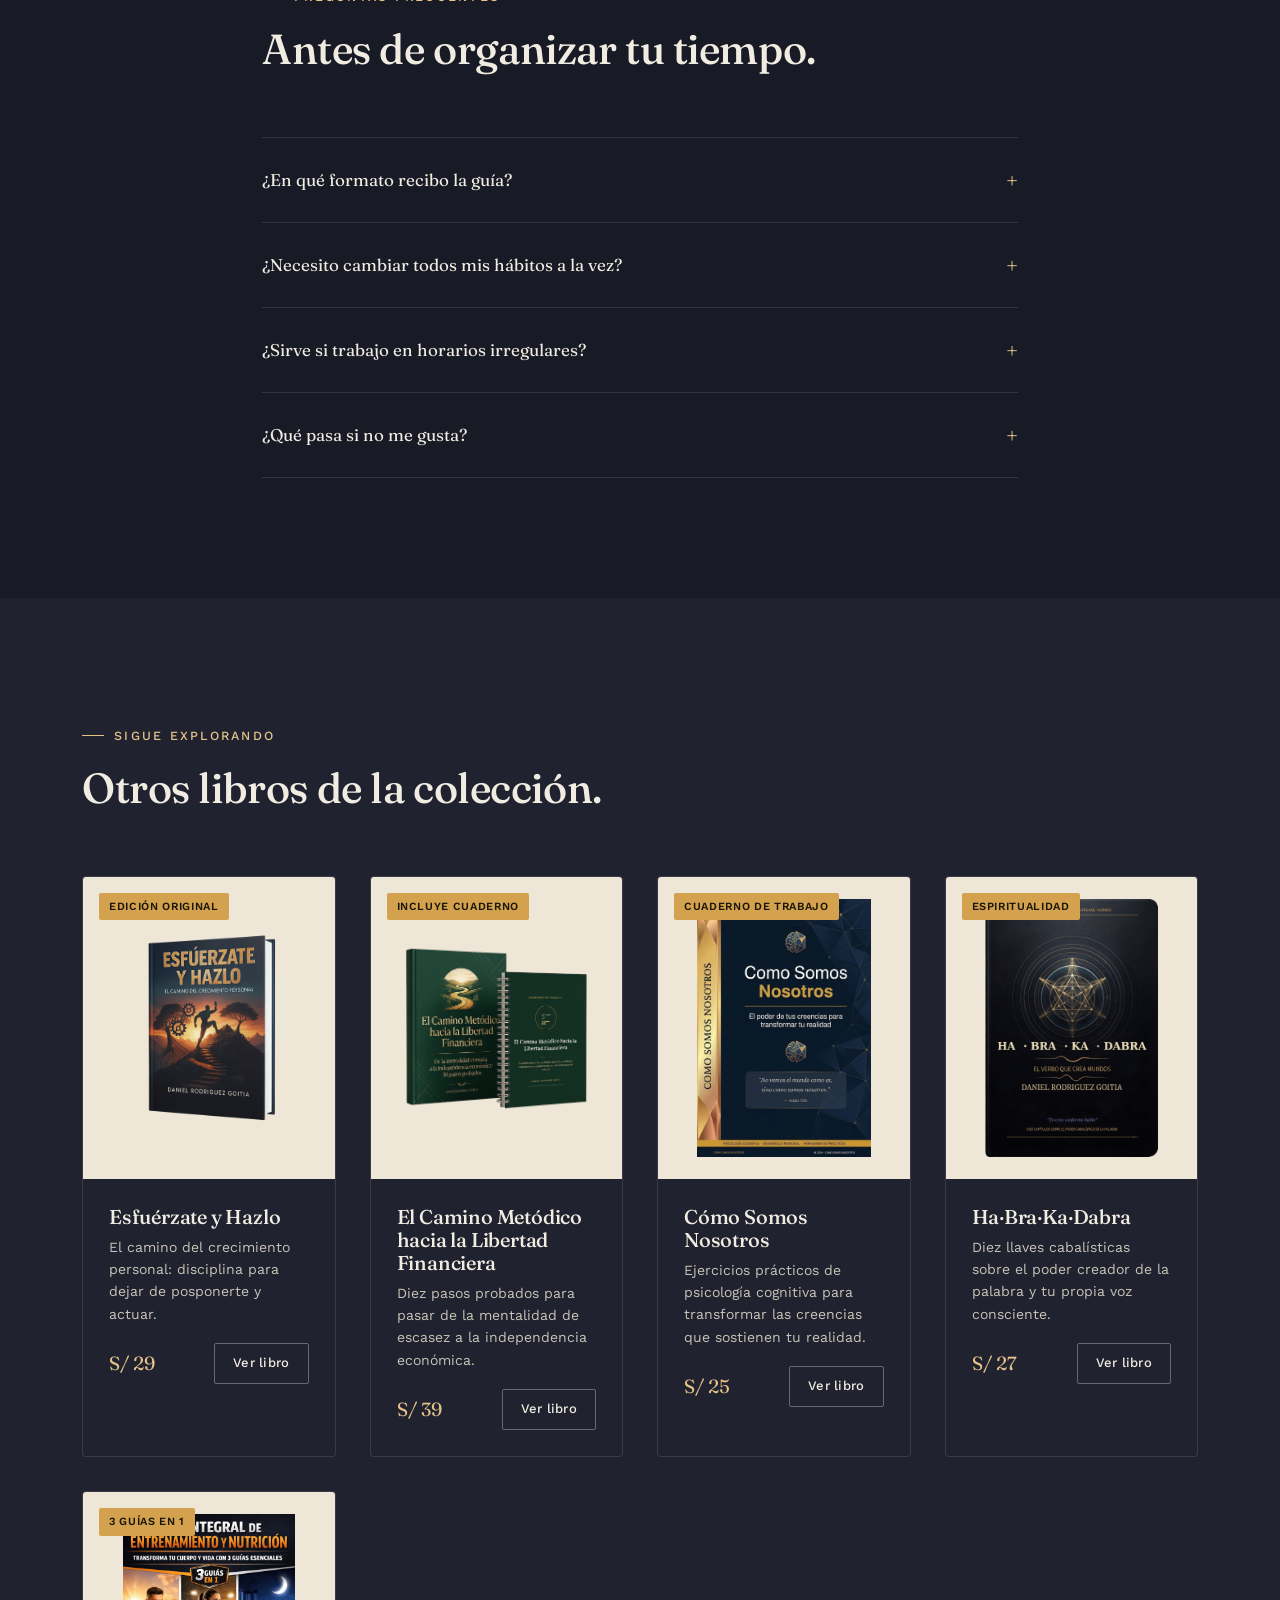
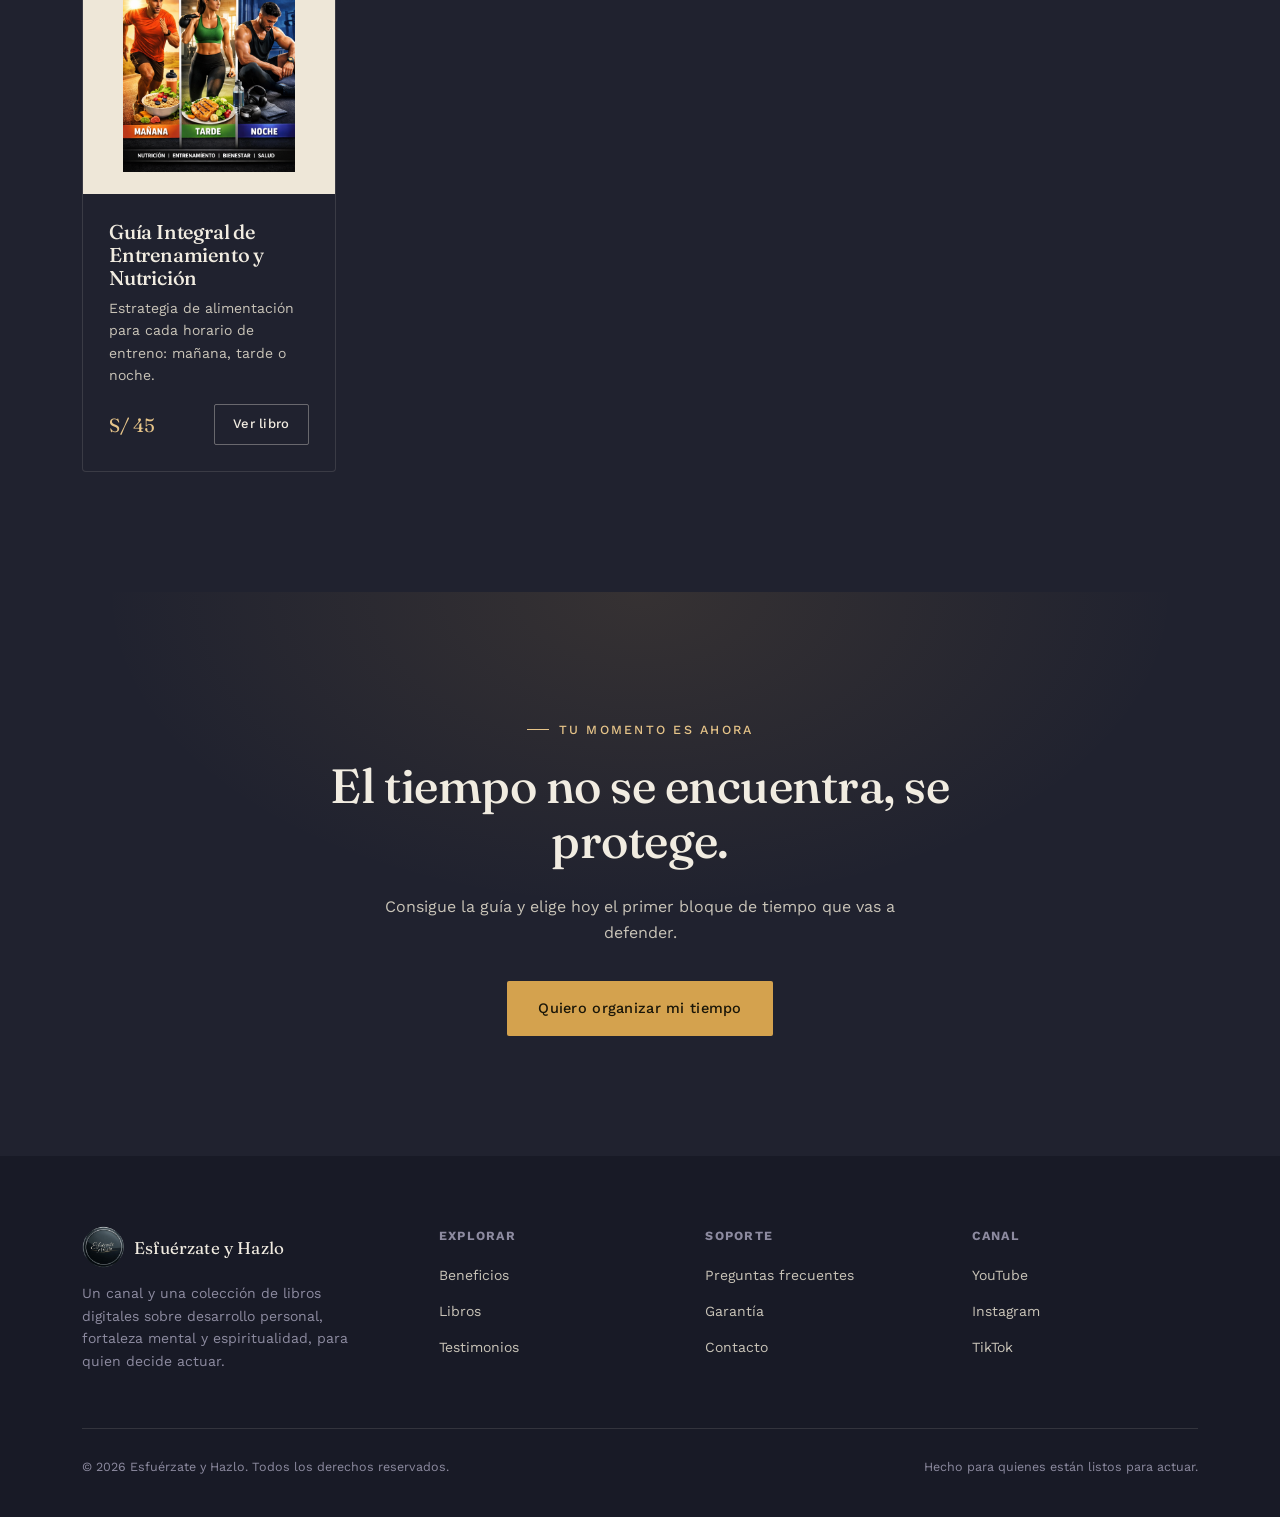
==== commit b0651f26: "Add files via upload actualizacion" ====
--- a/guiadebienestar.html
+++ b/guiadebienestar.html
@@ -69,7 +69,7 @@
         <span class="price-old">S/ 35</span>
       </div>
       <div class="book-hero-cta" id="comprar">
-        <a href="#" class="btn btn-gold">Comprar ahora — acceso inmediato</a>
+        <a href="https://go.hotmart.com/J106677397N" target="_blank" rel="noopener" class="btn btn-gold">Comprar ahora — acceso inmediato</a>
         <a href="index.html#libros" class="btn btn-ghost">Volver a la colección</a>
       </div>
       <span class="book-guarantee-note">Garantía de 7 días. Guía digital en PDF, entrega inmediata por correo.</span>
@@ -207,6 +207,20 @@
         </div>
       </div>
       <div class="prod-card">
+        <a href="libro-camino-metodico.html" class="prod-cover">
+          <img src="img/camino-pack.png" alt="Portada de El Camino Metódico hacia la Libertad Financiera">
+          <span class="prod-badge">Incluye cuaderno</span>
+        </a>
+        <div class="prod-body">
+          <h3>El Camino Metódico hacia la Libertad Financiera</h3>
+          <p>Diez pasos probados para pasar de la mentalidad de escasez a la independencia económica.</p>
+          <div class="prod-foot">
+            <span class="prod-price">S/ 39</span>
+            <a href="libro-camino-metodico.html" class="btn btn-ghost" style="padding:9px 18px; font-size:13px;">Ver libro</a>
+          </div>
+        </div>
+      </div>
+      <div class="prod-card">
         <a href="libro-como-somos-nosotros.html" class="prod-cover">
           <img src="img/como-somos-nosotros.jpg" alt="Portada de Cómo Somos Nosotros">
           <span class="prod-badge">Cuaderno de trabajo</span>
@@ -231,6 +245,20 @@
           <div class="prod-foot">
             <span class="prod-price">S/ 27</span>
             <a href="habrakadabra.html" class="btn btn-ghost" style="padding:9px 18px; font-size:13px;">Ver libro</a>
+          </div>
+        </div>
+      </div>
+      <div class="prod-card">
+        <a href="guia-integral-entrenamiento-nutricion.html" class="prod-cover">
+          <img src="img/guia-entrenamiento-nutricion.png" alt="Portada de Guía Integral de Entrenamiento y Nutrición">
+          <span class="prod-badge">3 guías en 1</span>
+        </a>
+        <div class="prod-body">
+          <h3>Guía Integral de Entrenamiento y Nutrición</h3>
+          <p>Estrategia de alimentación para cada horario de entreno: mañana, tarde o noche.</p>
+          <div class="prod-foot">
+            <span class="prod-price">S/ 45</span>
+            <a href="guia-integral-entrenamiento-nutricion.html" class="btn btn-ghost" style="padding:9px 18px; font-size:13px;">Ver libro</a>
           </div>
         </div>
       </div>
@@ -276,7 +304,7 @@
         <ul>
           <li><a href="#">YouTube</a></li>
           <li><a href="#">Instagram</a></li>
-          <li><a href="#">TikTok</a></li>
+          <li><a href="https://www.tiktok.com/@esfuerzateyhazlo" target="_blank" rel="noopener">TikTok</a></li>
         </ul>
       </div>
     </div>
--- a/css/style.css
+++ b/css/style.css
@@ -316,3 +316,17 @@
   .toc-grid{ grid-template-columns:1fr; }
   .for-grid{ grid-template-columns:1fr; gap:30px; }
 }
+
+/* ============ SUB-GUÍAS (paquete 3 en 1) ============ */
+.subguide-grid{ display:grid; grid-template-columns:repeat(3,1fr); gap:1px; background:var(--line); border:1px solid var(--line); }
+.subguide-item{ background:var(--ink-2); padding:32px 28px; }
+.subguide-item .subguide-time{ font-family:'Fraunces', serif; font-style:italic; color:var(--gold-soft); font-size:14px; display:block; margin-bottom:14px; }
+.subguide-item h4{ font-size:18px; margin-bottom:10px; }
+.subguide-item p{ font-size:14px; color:var(--cream-dim); margin-bottom:14px; }
+.subguide-item ul{ list-style:none; display:flex; flex-direction:column; gap:8px; }
+.subguide-item li{ font-size:13.5px; color:var(--cream-dim); padding-left:16px; position:relative; }
+.subguide-item li::before{ content:'—'; position:absolute; left:0; color:var(--muted); }
+
+@media (max-width: 900px){
+  .subguide-grid{ grid-template-columns:1fr; }
+}
